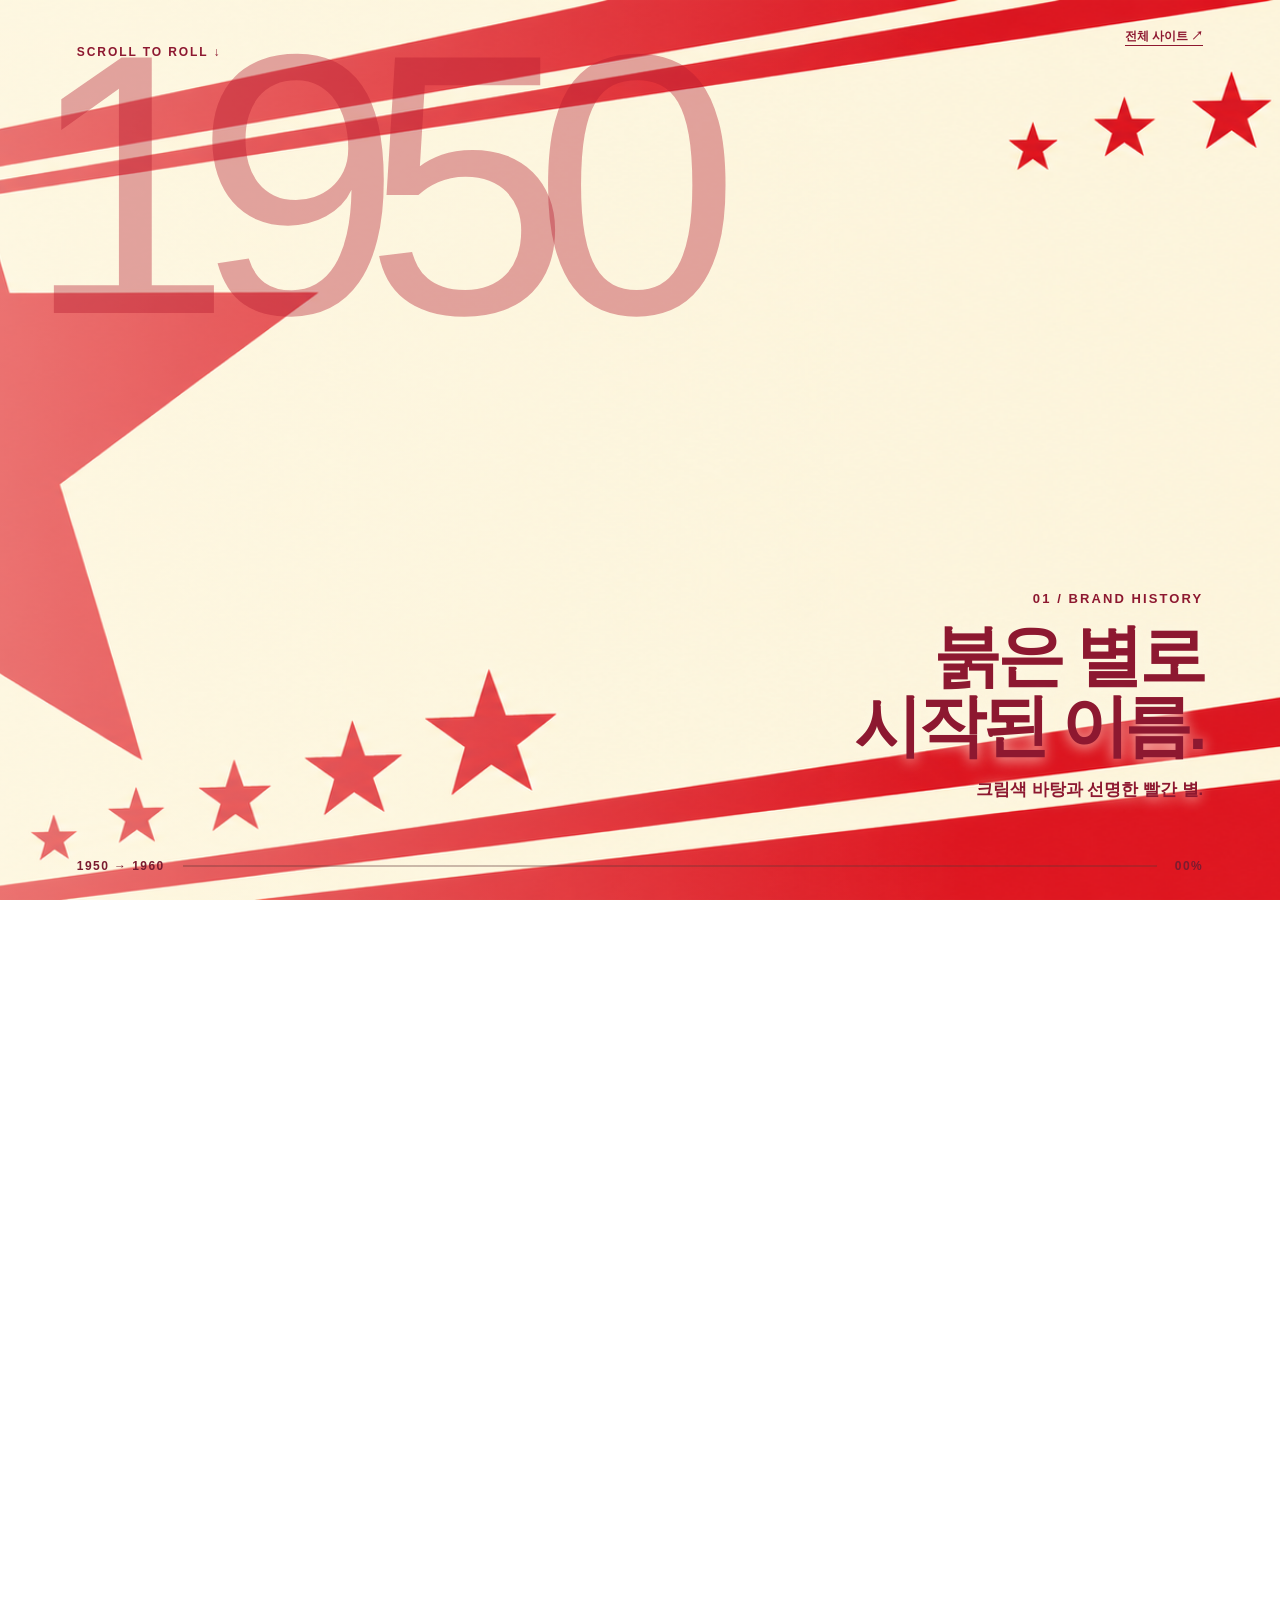
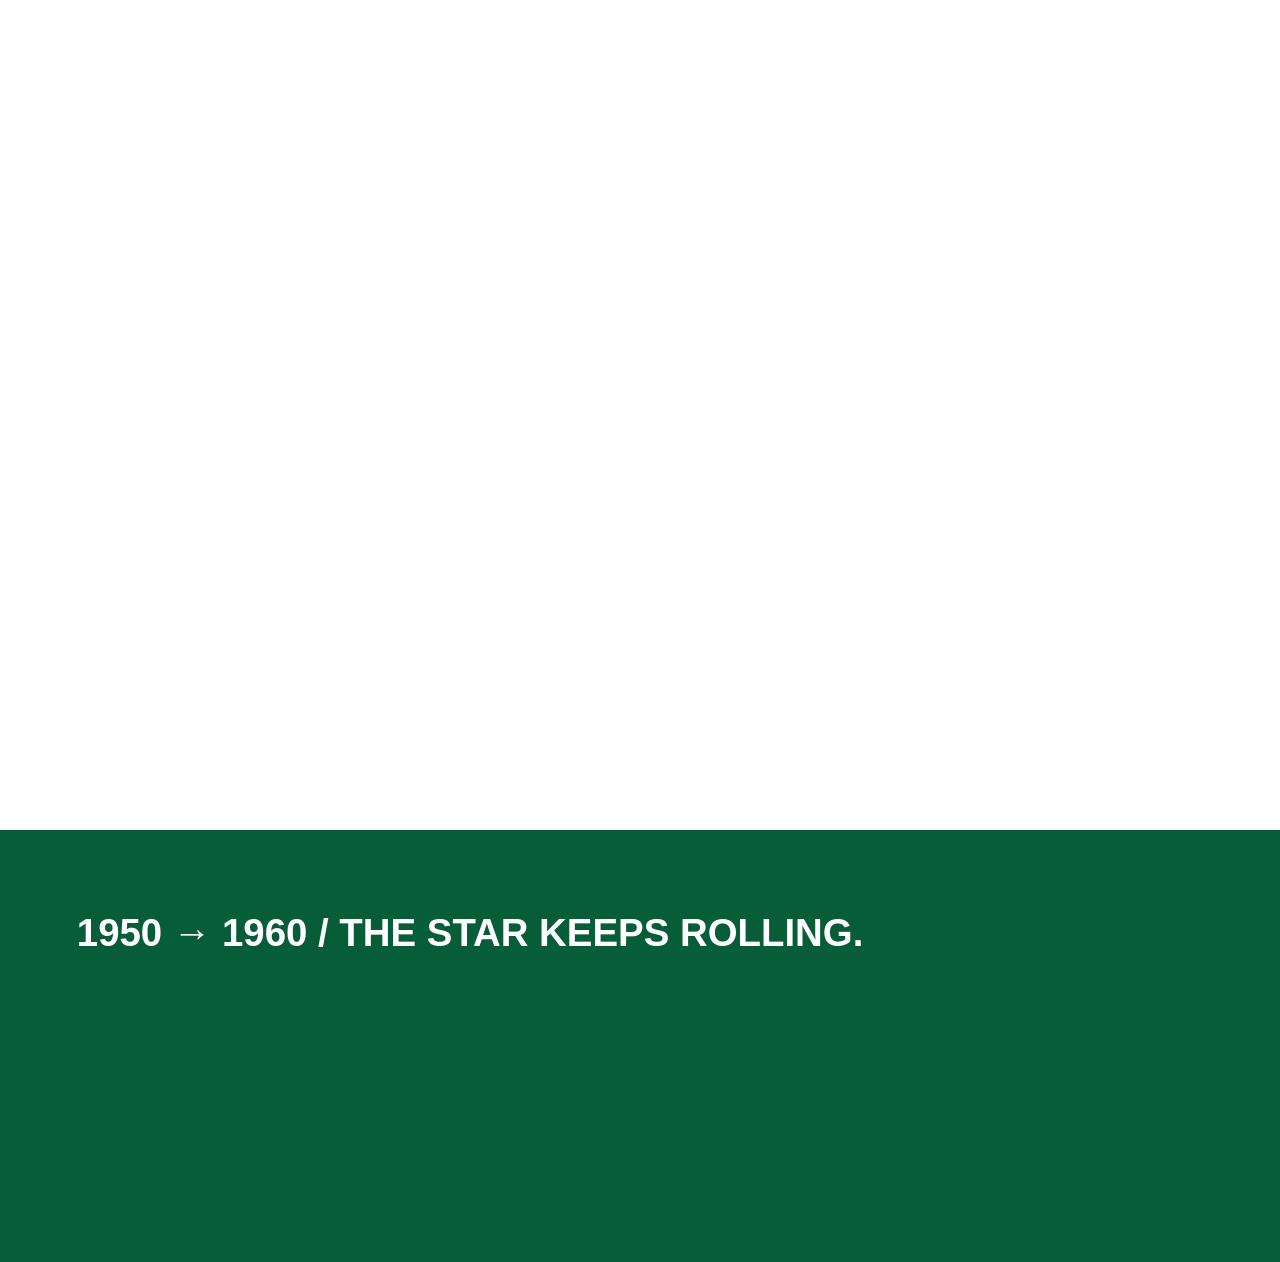
==== experiments/history-3d-1950-1960.html @ 2c162ca6 "Add 1950-1960 web 3D history prototype" ====
<!doctype html>
<html lang="ko">
<head>
  <meta charset="utf-8">
  <meta name="viewport" content="width=device-width, initial-scale=1">
  <title>CHILSUNG CIDER — 1950 → 1960 3D 스크롤 프로토타입</title>
  <link rel="stylesheet" href="../css/history-3d.css">
  <script defer src="../js/vendor/gsap.min.js"></script>
  <script defer src="../js/vendor/ScrollTrigger.min.js"></script>
  <script type="module" src="../js/history-3d.js"></script>
</head>
<body class="history-prototype-page">
  <main>
    <section class="history-3d" id="history-3d" aria-label="1950년에서 1960년까지 패키징이 바뀌는 3D 캔">
      <div class="history-3d-stage">
        <article class="history-3d-era" data-year="1950" data-packaging="../img/history/1950packaging.png">
          <div class="history-3d-era-background" aria-hidden="true"></div><span class="history-3d-year" aria-hidden="true">1950</span>
          <div class="history-3d-copy"><span>01 / BRAND HISTORY</span><h3>붉은 별로<br>시작된 이름.</h3><p>크림색 바탕과 선명한 빨간 별.</p></div>
        </article>
        <article class="history-3d-era" data-year="1960" data-packaging="../img/history/1960packaging.png">
          <div class="history-3d-era-background" aria-hidden="true"></div><span class="history-3d-year" aria-hidden="true">1960</span>
          <div class="history-3d-copy"><span>02 / BRAND HISTORY</span><h3>별 아래<br>커진 이름.</h3><p>별과 한글 레터링이 중심에.</p></div>
        </article>
        <div class="history-3d-canvas" aria-hidden="true"></div>
        <div class="history-3d-fallback" aria-hidden="true"><img src="../img/history/1950-horizontal-reference.png" alt=""></div>
        <span class="history-3d-scroll-hint">SCROLL TO ROLL ↓</span>
        <div class="history-3d-status" aria-hidden="true"><span>1950 → 1960</span><span class="history-3d-status-track"><i></i></span><span class="history-3d-progress">00%</span></div>
        <a class="history-prototype-link" href="../index.html#history">전체 사이트 ↗</a>
      </div>
    </section>
    <div class="history-prototype-end">1950 → 1960 / THE STAR KEEPS ROLLING.</div>
  </main>
</body>
</html>
---- css/history-3d.css ----
/* The first two eras share one stationary camera and one rolling WebGL can. */
.history-3d{position:relative;height:270svh;min-height:1500px;isolation:isolate}
.history-3d-stage{position:sticky;top:0;height:100svh;min-height:600px;overflow:hidden;background:#f8f1d9}
.history-3d-era{position:absolute;inset:0;overflow:hidden;pointer-events:none}
.history-3d-era:not(:first-child) .history-3d-era-background{--wipe-top:110%;-webkit-mask-image:linear-gradient(to bottom,transparent calc(var(--wipe-top) - 8%),#000 calc(var(--wipe-top) + 8%));mask-image:linear-gradient(to bottom,transparent calc(var(--wipe-top) - 8%),#000 calc(var(--wipe-top) + 8%))}
.history-3d-era:not(:first-child) .history-3d-year,.history-3d-era:not(:first-child) .history-3d-copy{opacity:0}
.history-3d-era-background{position:absolute;inset:0;background-position:center;background-size:cover;background-repeat:no-repeat}
.history-3d-era-background:after{content:"";position:absolute;inset:0;background:linear-gradient(90deg,rgba(255,250,231,.4),transparent 75%)}
.history-3d-era[data-year="1950"] .history-3d-era-background{background-image:url('../img/history/history-bg-1950.png')}
.history-3d-era[data-year="1960"] .history-3d-era-background{background-image:url('../img/history/history-bg-1960.png')}
.history-3d-era[data-year="1960"] .history-3d-era-background:after{background:linear-gradient(90deg,rgba(251,248,220,.58),transparent 70%)}
.history-3d-year{position:absolute;top:2%;left:2%;font:400 clamp(230px,29vw,510px)/.9 var(--font-family-display,Arial,sans-serif);letter-spacing:-.1em;color:rgba(178,26,46,.38);white-space:nowrap;user-select:none}
.history-3d-era[data-year="1960"] .history-3d-year{color:rgba(0,130,64,.38)}
.history-3d-copy{position:absolute;z-index:3;max-width:400px;color:#8d1830;text-shadow:0 2px 14px rgba(255,250,231,.8)}
.history-3d-era[data-year="1950"] .history-3d-copy{right:6%;bottom:11%;text-align:right}
.history-3d-era[data-year="1960"] .history-3d-copy{left:6%;top:11%;color:#075d37}
.history-3d-copy>span{font-size:13px;font-weight:800;letter-spacing:.16em}
.history-3d-copy h3{margin:14px 0 0;font-size:clamp(48px,5.3vw,86px);font-weight:800;line-height:1.04;letter-spacing:-.06em}
.history-3d-copy p{margin:17px 0 0;font-size:clamp(15px,1.3vw,20px);font-weight:700}
.history-3d-canvas{position:absolute;z-index:4;inset:0;pointer-events:none}
.history-3d-canvas canvas{display:block;width:100%;height:100%}
.history-3d-fallback{display:none;position:absolute;z-index:4;inset:0;align-items:center;justify-content:center;pointer-events:none}
.history-3d-fallback img{width:min(70vw,820px);height:auto;filter:drop-shadow(22px 25px 15px rgba(47,26,20,.25))}
.history-3d[data-fallback="true"] .history-3d-fallback{display:flex}
.history-3d-status{position:absolute;z-index:5;left:6%;right:6%;bottom:3%;display:grid;grid-template-columns:auto 1fr auto;gap:18px;align-items:center;color:#7b1c30;font-size:12px;font-weight:800;letter-spacing:.12em;pointer-events:none}
.history-3d-status-track{height:2px;background:rgba(95,51,51,.32)}
.history-3d-status-track i{display:block;width:100%;height:100%;background:currentColor;transform:scaleX(0);transform-origin:left}
.history-3d[data-active-year="1960"] .history-3d-status,.history-3d[data-active-year="1960"] .history-3d-scroll-hint{color:#075d37}
.history-3d-scroll-hint{position:absolute;z-index:5;left:6%;top:5%;color:#8d1830;font-size:12px;font-weight:800;letter-spacing:.16em}
.history-prototype-page{margin:0;min-width:0;overflow-x:hidden;font-family:Arial,"Apple SD Gothic Neo","Malgun Gothic",sans-serif}
.history-prototype-page .history-3d-stage{min-height:0}
.history-prototype-link{position:absolute;z-index:10;top:28px;right:6%;color:#8d1830;font-size:12px;font-weight:800;text-decoration:none;border-bottom:1px solid currentColor}
.history-prototype-end{min-height:30vh;padding:9vh 6%;background:#075d37;color:#fff;font-size:clamp(25px,3vw,46px);font-weight:800}
@media(max-width:700px){
  .history-3d{min-height:0}
  .history-3d-stage{min-height:0}
  .history-3d-year{top:14%;left:-3%;font-size:55vw}
  .history-3d-era[data-year="1950"] .history-3d-copy{left:7%;right:7%;top:8%;bottom:auto;text-align:left}
  .history-3d-era[data-year="1960"] .history-3d-copy{left:7%;right:7%;top:8%}
  .history-3d-copy h3{font-size:clamp(36px,9vw,58px)}
  .history-3d-copy p{font-size:14px}
  .history-3d-scroll-hint{left:7%;top:auto;bottom:9%;font-size:10px}
  .history-3d-status{left:7%;right:7%;bottom:4%;font-size:10px;gap:9px}
  .history-prototype-link{top:auto;bottom:10%;right:7%}
}
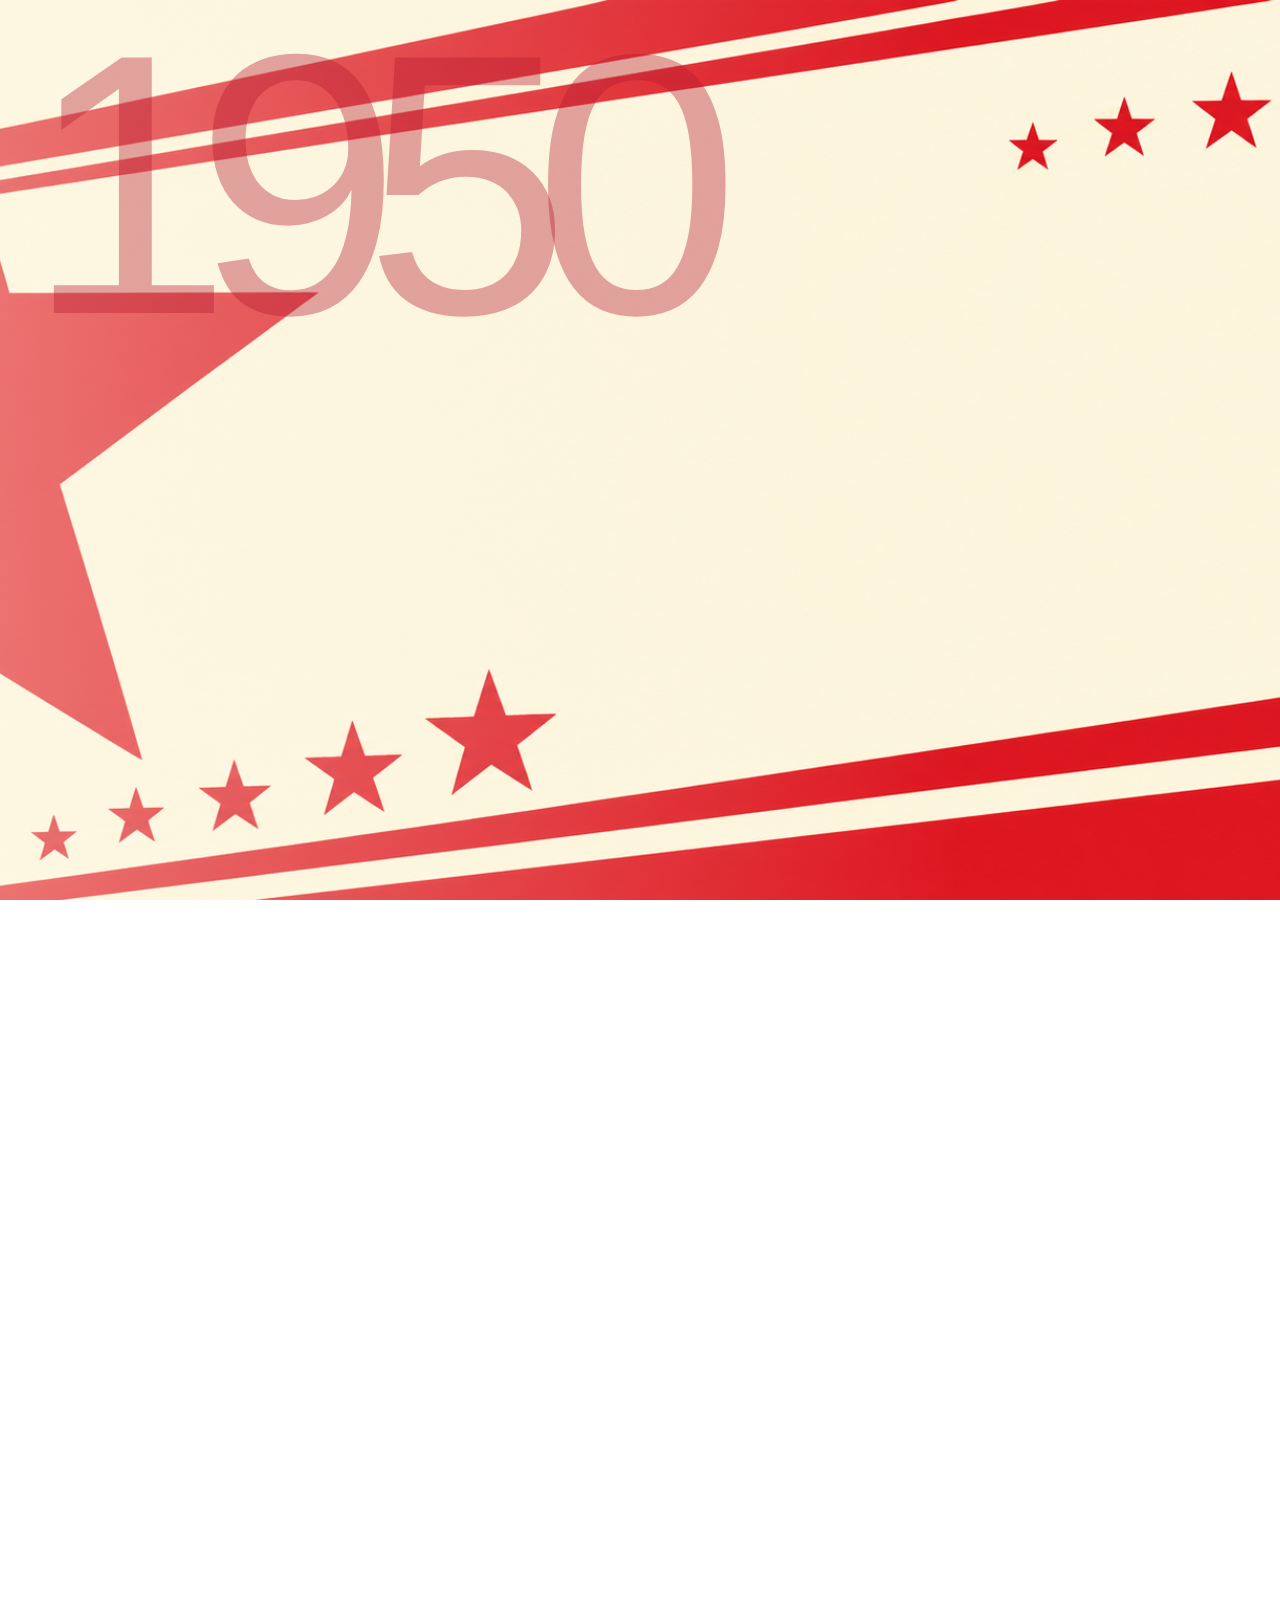
==== commit 000ae4bf: "Simplify site copy and straighten rolling can view" ====
--- a/experiments/history-3d-1950-1960.html
+++ b/experiments/history-3d-1950-1960.html
@@ -14,21 +14,19 @@
     <section class="history-3d" id="history-3d" aria-label="1950년에서 1960년까지 패키징이 바뀌는 3D 캔">
       <div class="history-3d-stage">
         <article class="history-3d-era" data-year="1950" data-packaging="../img/history/1950packaging.png">
-          <div class="history-3d-era-background" aria-hidden="true"></div><span class="history-3d-year" aria-hidden="true">1950</span>
-          <div class="history-3d-copy"><span>01 / BRAND HISTORY</span><h3>붉은 별로<br>시작된 이름.</h3><p>크림색 바탕과 선명한 빨간 별.</p></div>
+          <div class="history-3d-era-background" aria-hidden="true"></div><span class="history-3d-year">1950</span>
+
         </article>
         <article class="history-3d-era" data-year="1960" data-packaging="../img/history/1960packaging.png">
-          <div class="history-3d-era-background" aria-hidden="true"></div><span class="history-3d-year" aria-hidden="true">1960</span>
-          <div class="history-3d-copy"><span>02 / BRAND HISTORY</span><h3>별 아래<br>커진 이름.</h3><p>별과 한글 레터링이 중심에.</p></div>
+          <div class="history-3d-era-background" aria-hidden="true"></div><span class="history-3d-year">1960</span>
+
         </article>
         <div class="history-3d-canvas" aria-hidden="true"></div>
         <div class="history-3d-fallback" aria-hidden="true"><img src="../img/history/1950-horizontal-reference.png" alt=""></div>
-        <span class="history-3d-scroll-hint">SCROLL TO ROLL ↓</span>
-        <div class="history-3d-status" aria-hidden="true"><span>1950 → 1960</span><span class="history-3d-status-track"><i></i></span><span class="history-3d-progress">00%</span></div>
-        <a class="history-prototype-link" href="../index.html#history">전체 사이트 ↗</a>
+
       </div>
     </section>
-    <div class="history-prototype-end">1950 → 1960 / THE STAR KEEPS ROLLING.</div>
+
   </main>
 </body>
 </html>
--- a/css/history-3d.css
+++ b/css/history-3d.css
@@ -3,7 +3,7 @@
 .history-3d-stage{position:sticky;top:0;height:100svh;min-height:600px;overflow:hidden;background:#f8f1d9}
 .history-3d-era{position:absolute;inset:0;overflow:hidden;pointer-events:none}
 .history-3d-era:not(:first-child) .history-3d-era-background{--wipe-top:110%;-webkit-mask-image:linear-gradient(to bottom,transparent calc(var(--wipe-top) - 8%),#000 calc(var(--wipe-top) + 8%));mask-image:linear-gradient(to bottom,transparent calc(var(--wipe-top) - 8%),#000 calc(var(--wipe-top) + 8%))}
-.history-3d-era:not(:first-child) .history-3d-year,.history-3d-era:not(:first-child) .history-3d-copy{opacity:0}
+.history-3d-era:not(:first-child) .history-3d-year{opacity:0}
 .history-3d-era-background{position:absolute;inset:0;background-position:center;background-size:cover;background-repeat:no-repeat}
 .history-3d-era-background:after{content:"";position:absolute;inset:0;background:linear-gradient(90deg,rgba(255,250,231,.4),transparent 75%)}
 .history-3d-era[data-year="1950"] .history-3d-era-background{background-image:url('../img/history/history-bg-1950.png')}
@@ -11,35 +11,15 @@
 .history-3d-era[data-year="1960"] .history-3d-era-background:after{background:linear-gradient(90deg,rgba(251,248,220,.58),transparent 70%)}
 .history-3d-year{position:absolute;top:2%;left:2%;font:400 clamp(230px,29vw,510px)/.9 var(--font-family-display,Arial,sans-serif);letter-spacing:-.1em;color:rgba(178,26,46,.38);white-space:nowrap;user-select:none}
 .history-3d-era[data-year="1960"] .history-3d-year{color:rgba(0,130,64,.38)}
-.history-3d-copy{position:absolute;z-index:3;max-width:400px;color:#8d1830;text-shadow:0 2px 14px rgba(255,250,231,.8)}
-.history-3d-era[data-year="1950"] .history-3d-copy{right:6%;bottom:11%;text-align:right}
-.history-3d-era[data-year="1960"] .history-3d-copy{left:6%;top:11%;color:#075d37}
-.history-3d-copy>span{font-size:13px;font-weight:800;letter-spacing:.16em}
-.history-3d-copy h3{margin:14px 0 0;font-size:clamp(48px,5.3vw,86px);font-weight:800;line-height:1.04;letter-spacing:-.06em}
-.history-3d-copy p{margin:17px 0 0;font-size:clamp(15px,1.3vw,20px);font-weight:700}
 .history-3d-canvas{position:absolute;z-index:4;inset:0;pointer-events:none}
 .history-3d-canvas canvas{display:block;width:100%;height:100%}
 .history-3d-fallback{display:none;position:absolute;z-index:4;inset:0;align-items:center;justify-content:center;pointer-events:none}
 .history-3d-fallback img{width:min(70vw,820px);height:auto;filter:drop-shadow(22px 25px 15px rgba(47,26,20,.25))}
 .history-3d[data-fallback="true"] .history-3d-fallback{display:flex}
-.history-3d-status{position:absolute;z-index:5;left:6%;right:6%;bottom:3%;display:grid;grid-template-columns:auto 1fr auto;gap:18px;align-items:center;color:#7b1c30;font-size:12px;font-weight:800;letter-spacing:.12em;pointer-events:none}
-.history-3d-status-track{height:2px;background:rgba(95,51,51,.32)}
-.history-3d-status-track i{display:block;width:100%;height:100%;background:currentColor;transform:scaleX(0);transform-origin:left}
-.history-3d[data-active-year="1960"] .history-3d-status,.history-3d[data-active-year="1960"] .history-3d-scroll-hint{color:#075d37}
-.history-3d-scroll-hint{position:absolute;z-index:5;left:6%;top:5%;color:#8d1830;font-size:12px;font-weight:800;letter-spacing:.16em}
 .history-prototype-page{margin:0;min-width:0;overflow-x:hidden;font-family:Arial,"Apple SD Gothic Neo","Malgun Gothic",sans-serif}
 .history-prototype-page .history-3d-stage{min-height:0}
-.history-prototype-link{position:absolute;z-index:10;top:28px;right:6%;color:#8d1830;font-size:12px;font-weight:800;text-decoration:none;border-bottom:1px solid currentColor}
-.history-prototype-end{min-height:30vh;padding:9vh 6%;background:#075d37;color:#fff;font-size:clamp(25px,3vw,46px);font-weight:800}
 @media(max-width:700px){
   .history-3d{min-height:0}
   .history-3d-stage{min-height:0}
   .history-3d-year{top:14%;left:-3%;font-size:55vw}
-  .history-3d-era[data-year="1950"] .history-3d-copy{left:7%;right:7%;top:8%;bottom:auto;text-align:left}
-  .history-3d-era[data-year="1960"] .history-3d-copy{left:7%;right:7%;top:8%}
-  .history-3d-copy h3{font-size:clamp(36px,9vw,58px)}
-  .history-3d-copy p{font-size:14px}
-  .history-3d-scroll-hint{left:7%;top:auto;bottom:9%;font-size:10px}
-  .history-3d-status{left:7%;right:7%;bottom:4%;font-size:10px;gap:9px}
-  .history-prototype-link{top:auto;bottom:10%;right:7%}
 }
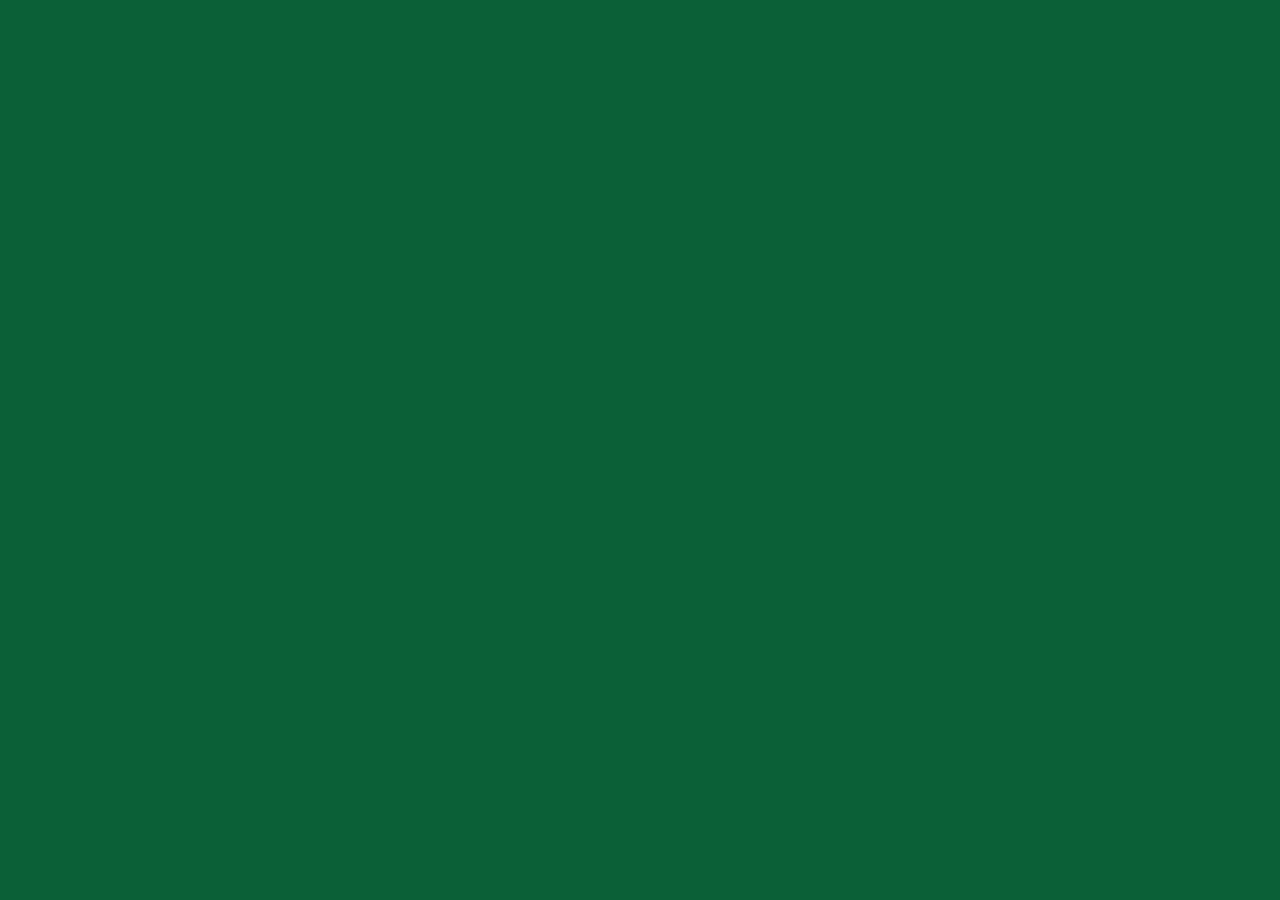
==== commit 0556eba4: "Roll history can forward over connected Figma backgrounds" ====
--- a/experiments/history-3d-1950-1960.html
+++ b/experiments/history-3d-1950-1960.html
@@ -3,28 +3,23 @@
 <head>
   <meta charset="utf-8">
   <meta name="viewport" content="width=device-width, initial-scale=1">
-  <title>CHILSUNG CIDER — 1950 → 1960 3D 스크롤 프로토타입</title>
+  <title>CHILSUNG CIDER — 1950 → 2024 3D 스크롤 프로토타입</title>
+  <link href="https://fonts.googleapis.com/css2?family=Archivo+Black&display=swap" rel="stylesheet">
   <link rel="stylesheet" href="../css/history-3d.css">
+  <link rel="stylesheet" href="../css/jelly-cursor.css">
+  <script defer src="../js/jelly-cursor.js"></script>
   <script defer src="../js/vendor/gsap.min.js"></script>
   <script defer src="../js/vendor/ScrollTrigger.min.js"></script>
   <script type="module" src="../js/history-3d.js"></script>
 </head>
 <body class="history-prototype-page">
   <main>
-    <section class="history-3d" id="history-3d" aria-label="1950년에서 1960년까지 패키징이 바뀌는 3D 캔">
+    <section class="history-3d" id="history-3d" aria-label="1950년에서 2024년까지 패키징이 바뀌는 3D 캔">
       <div class="history-3d-stage">
-        <article class="history-3d-era" data-year="1950" data-packaging="../img/history/1950packaging.png">
-          <div class="history-3d-era-background" aria-hidden="true"></div><span class="history-3d-year">1950</span>
-
-        </article>
-        <article class="history-3d-era" data-year="1960" data-packaging="../img/history/1960packaging.png">
-          <div class="history-3d-era-background" aria-hidden="true"></div><span class="history-3d-year">1960</span>
-
-        </article>
         <div class="history-3d-canvas" aria-hidden="true"></div>
         <div class="history-3d-fallback" aria-hidden="true"><img src="../img/history/1950-horizontal-reference.png" alt=""></div>
-
       </div>
+      <div class="history-3d-track"></div>
     </section>
 
   </main>
--- a/css/history-3d.css
+++ b/css/history-3d.css
@@ -1,25 +1,15 @@
-/* The first two eras share one stationary camera and one rolling WebGL can. */
-.history-3d{position:relative;height:270svh;min-height:1500px;isolation:isolate}
-.history-3d-stage{position:sticky;top:0;height:100svh;min-height:600px;overflow:hidden;background:#f8f1d9}
-.history-3d-era{position:absolute;inset:0;overflow:hidden;pointer-events:none}
-.history-3d-era:not(:first-child) .history-3d-era-background{--wipe-top:110%;-webkit-mask-image:linear-gradient(to bottom,transparent calc(var(--wipe-top) - 8%),#000 calc(var(--wipe-top) + 8%));mask-image:linear-gradient(to bottom,transparent calc(var(--wipe-top) - 8%),#000 calc(var(--wipe-top) + 8%))}
-.history-3d-era:not(:first-child) .history-3d-year{opacity:0}
-.history-3d-era-background{position:absolute;inset:0;background-position:center;background-size:cover;background-repeat:no-repeat}
-.history-3d-era-background:after{content:"";position:absolute;inset:0;background:linear-gradient(90deg,rgba(255,250,231,.4),transparent 75%)}
-.history-3d-era[data-year="1950"] .history-3d-era-background{background-image:url('../img/history/history-bg-1950.png')}
-.history-3d-era[data-year="1960"] .history-3d-era-background{background-image:url('../img/history/history-bg-1960.png')}
-.history-3d-era[data-year="1960"] .history-3d-era-background:after{background:linear-gradient(90deg,rgba(251,248,220,.58),transparent 70%)}
-.history-3d-year{position:absolute;top:2%;left:2%;font:400 clamp(230px,29vw,510px)/.9 var(--font-family-display,Arial,sans-serif);letter-spacing:-.1em;color:rgba(178,26,46,.38);white-space:nowrap;user-select:none}
-.history-3d-era[data-year="1960"] .history-3d-year{color:rgba(0,130,64,.38)}
-.history-3d-canvas{position:absolute;z-index:4;inset:0;pointer-events:none}
+/* Figma frame 1261:1706: eight connected 1440 × 540 background panels. */
+.history-3d{position:relative;isolation:isolate;background:#0b6038}
+.history-3d-stage{position:sticky;top:0;z-index:4;height:100svh;margin-bottom:-100svh;overflow:hidden;pointer-events:none}
+.history-3d-track{position:relative;z-index:0}
+.history-3d-era{position:relative;width:100%;aspect-ratio:8/3;overflow:hidden;isolation:isolate}
+.history-3d-era-background{position:absolute;left:var(--background-left);top:var(--background-top);width:var(--background-width);height:var(--background-height);max-width:none;object-fit:fill;pointer-events:none}
+.history-3d-year{position:absolute;z-index:1;top:calc(50% - .556vw);right:4.167vw;transform:translateY(-50%) scaleX(1.1);transform-origin:right center;font:400 27.778vw/1 var(--font-family-display,Arial,sans-serif);letter-spacing:-.08em;color:var(--year-color);white-space:nowrap;user-select:none}
+.history-3d-canvas{position:absolute;inset:0;pointer-events:none}
 .history-3d-canvas canvas{display:block;width:100%;height:100%}
-.history-3d-fallback{display:none;position:absolute;z-index:4;inset:0;align-items:center;justify-content:center;pointer-events:none}
-.history-3d-fallback img{width:min(70vw,820px);height:auto;filter:drop-shadow(22px 25px 15px rgba(47,26,20,.25))}
+.history-3d-fallback{display:none;position:absolute;inset:0;align-items:center;justify-content:center;pointer-events:none}
+.history-3d-fallback img{width:auto;height:min(70vw,650px);max-height:78vh;transform:rotate(-90deg);filter:drop-shadow(22px 25px 15px rgba(47,26,20,.25))}
+.history-3d-fallback img.is-horizontal{width:min(70vw,820px);height:auto;transform:none}
 .history-3d[data-fallback="true"] .history-3d-fallback{display:flex}
 .history-prototype-page{margin:0;min-width:0;overflow-x:hidden;font-family:Arial,"Apple SD Gothic Neo","Malgun Gothic",sans-serif}
 .history-prototype-page .history-3d-stage{min-height:0}
-@media(max-width:700px){
-  .history-3d{min-height:0}
-  .history-3d-stage{min-height:0}
-  .history-3d-year{top:14%;left:-3%;font-size:55vw}
-}
--- a/css/jelly-cursor.css
+++ b/css/jelly-cursor.css
@@ -0,0 +1,18 @@
+@media (hover: hover) and (pointer: fine) {
+  body.has-jelly-cursor,
+  body.has-jelly-cursor a,
+  body.has-jelly-cursor button {
+    cursor: none;
+  }
+}
+
+.jelly-cursor-canvas {
+  position: fixed;
+  inset: 0;
+  z-index: 9999;
+  display: block;
+  width: 100vw;
+  height: 100vh;
+  pointer-events: none;
+  user-select: none;
+}
